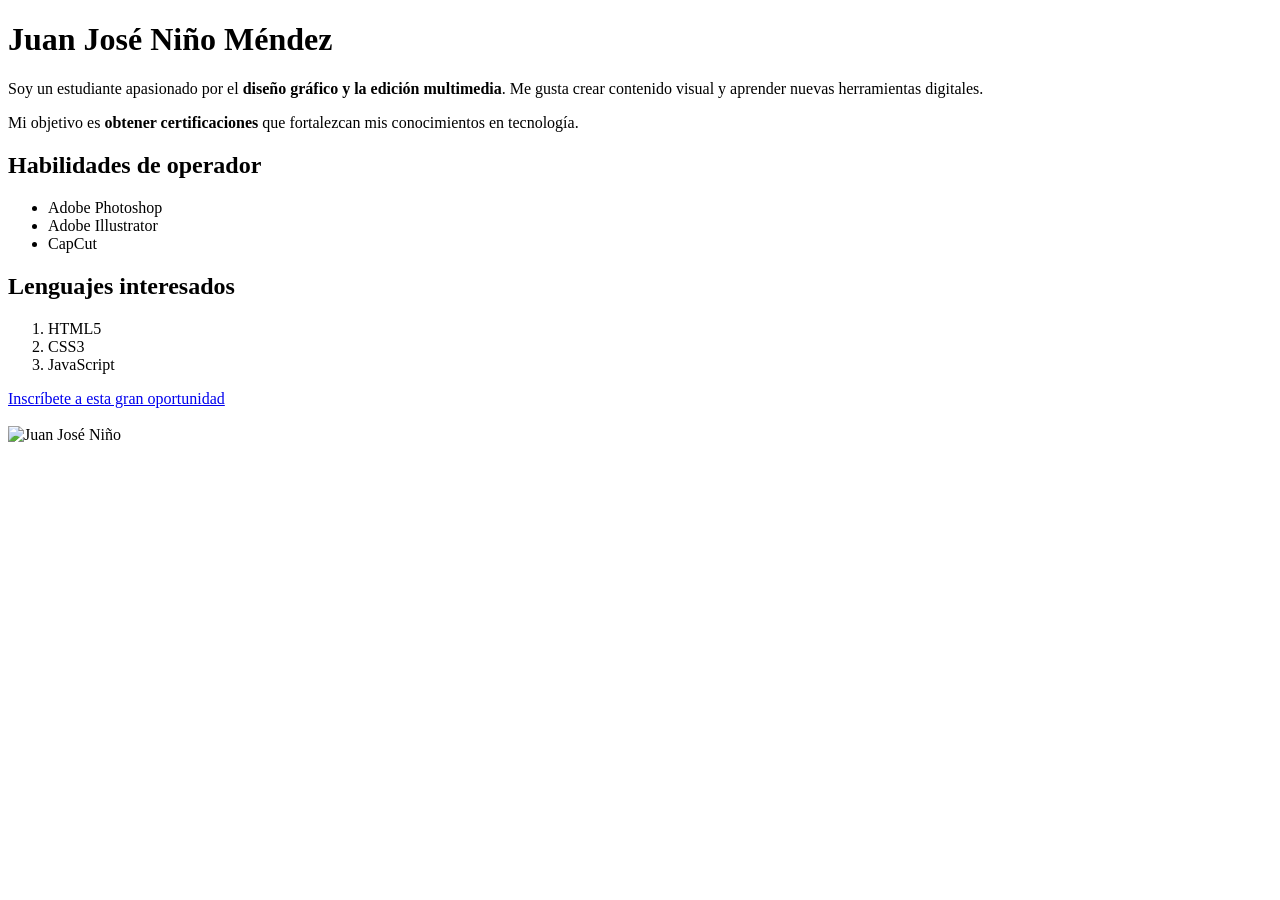
==== index.html @ c5b61f50 "feat: maquetacion completa del expediente" ====
<!DOCTYPE html>
<html>
  <head>
    <title>Juan José Niño</title>

<link rel="icon" type="image/png" href="https://senacertificados.co/wp-content/uploads/2021/10/logo-de-SENA-png-Negro-300x300-1.png">
</head>

<body>

<h1>Juan José Niño Méndez</h1>

<p>Soy un estudiante apasionado por el <strong>diseño gráfico y la edición multimedia</strong>. Me gusta crear contenido visual y aprender nuevas herramientas digitales.</p>

<p>Mi objetivo es <strong>obtener certificaciones</strong> que fortalezcan mis conocimientos en tecnología.</p>

<h2>Habilidades de operador</h2>
<ul>
    <li>Adobe Photoshop</li>
    <li>Adobe Illustrator</li>
    <li>CapCut</li>
</ul>

<h2>Lenguajes interesados</h2>
<ol>
    <li>HTML5</li>
    <li>CSS3</li>
    <li>JavaScript</li>
</ol>

<a href="https://betowa.sena.edu.co/" target="_blank">
    Inscríbete a esta gran oportunidad
</a>

<br><br>

<img src="https://randomuser.me/api/portraits/men/32.jpg" alt="Juan José Niño">

</body>
  </body>
</html>
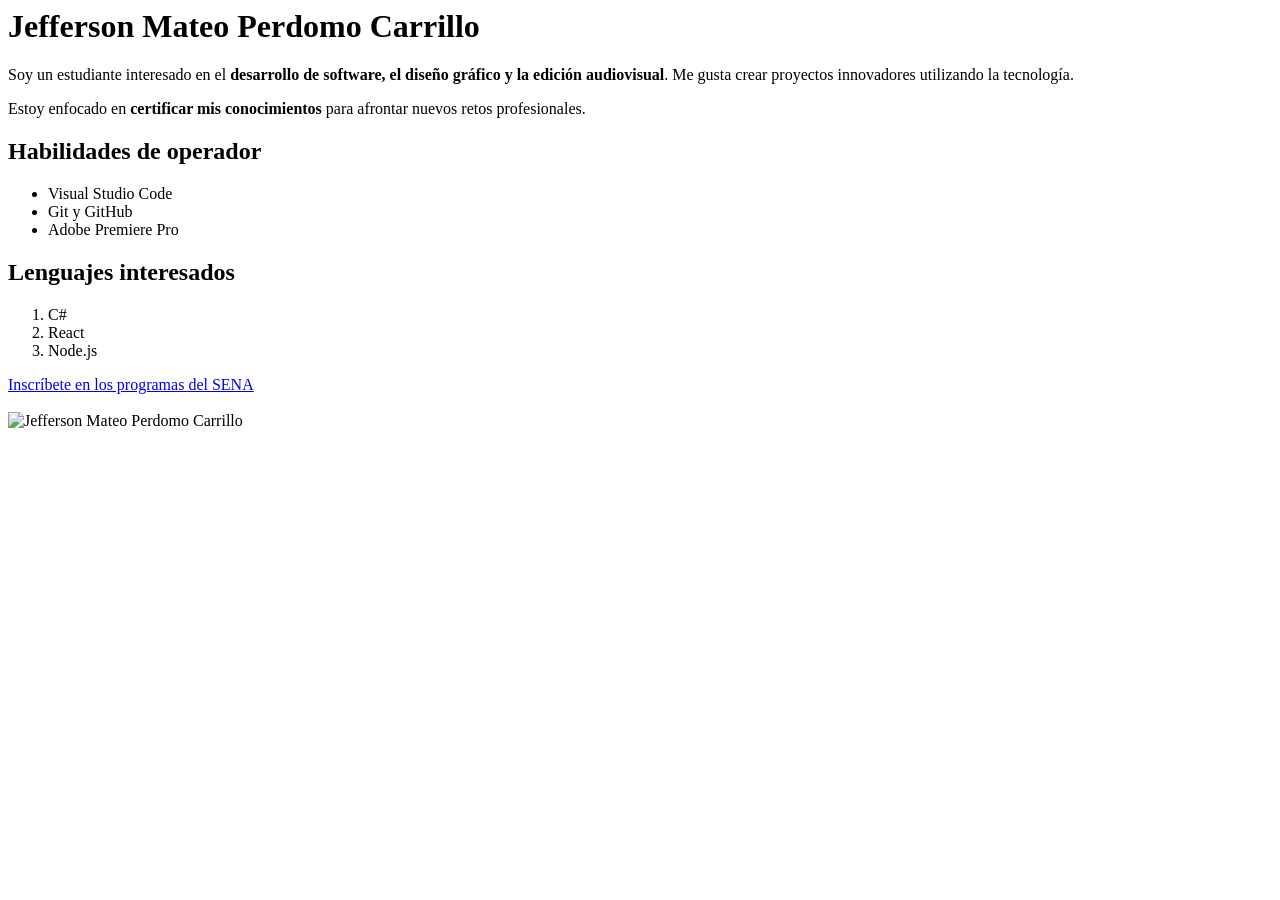
==== commit 36b253c0: "Update index.html" ====
--- a/index.html
+++ b/index.html
@@ -1,41 +1,36 @@
-<!DOCTYPE html>
-<html>
-  <head>
-    <title>Juan José Niño</title>
+<title>Jefferson Mateo Perdomo Carrillo</title>
 
 <link rel="icon" type="image/png" href="https://senacertificados.co/wp-content/uploads/2021/10/logo-de-SENA-png-Negro-300x300-1.png">
 </head>
 
 <body>
 
-<h1>Juan José Niño Méndez</h1>
+<h1>Jefferson Mateo Perdomo Carrillo</h1>
 
-<p>Soy un estudiante apasionado por el <strong>diseño gráfico y la edición multimedia</strong>. Me gusta crear contenido visual y aprender nuevas herramientas digitales.</p>
+<p>Soy un estudiante interesado en el <strong>desarrollo de software, el diseño gráfico y la edición audiovisual</strong>. Me gusta crear proyectos innovadores utilizando la tecnología.</p>
 
-<p>Mi objetivo es <strong>obtener certificaciones</strong> que fortalezcan mis conocimientos en tecnología.</p>
+<p>Estoy enfocado en <strong>certificar mis conocimientos</strong> para afrontar nuevos retos profesionales.</p>
 
 <h2>Habilidades de operador</h2>
 <ul>
-    <li>Adobe Photoshop</li>
-    <li>Adobe Illustrator</li>
-    <li>CapCut</li>
+    <li>Visual Studio Code</li>
+    <li>Git y GitHub</li>
+    <li>Adobe Premiere Pro</li>
 </ul>
 
 <h2>Lenguajes interesados</h2>
 <ol>
-    <li>HTML5</li>
-    <li>CSS3</li>
-    <li>JavaScript</li>
+    <li>C#</li>
+    <li>React</li>
+    <li>Node.js</li>
 </ol>
 
 <a href="https://betowa.sena.edu.co/" target="_blank">
-    Inscríbete a esta gran oportunidad
+    Inscríbete en los programas del SENA
 </a>
 
 <br><br>
 
-<img src="https://randomuser.me/api/portraits/men/32.jpg" alt="Juan José Niño">
+<img src="https://randomuser.me/api/portraits/men/76.jpg" alt="Jefferson Mateo Perdomo Carrillo">
 
 </body>
-  </body>
-</html>
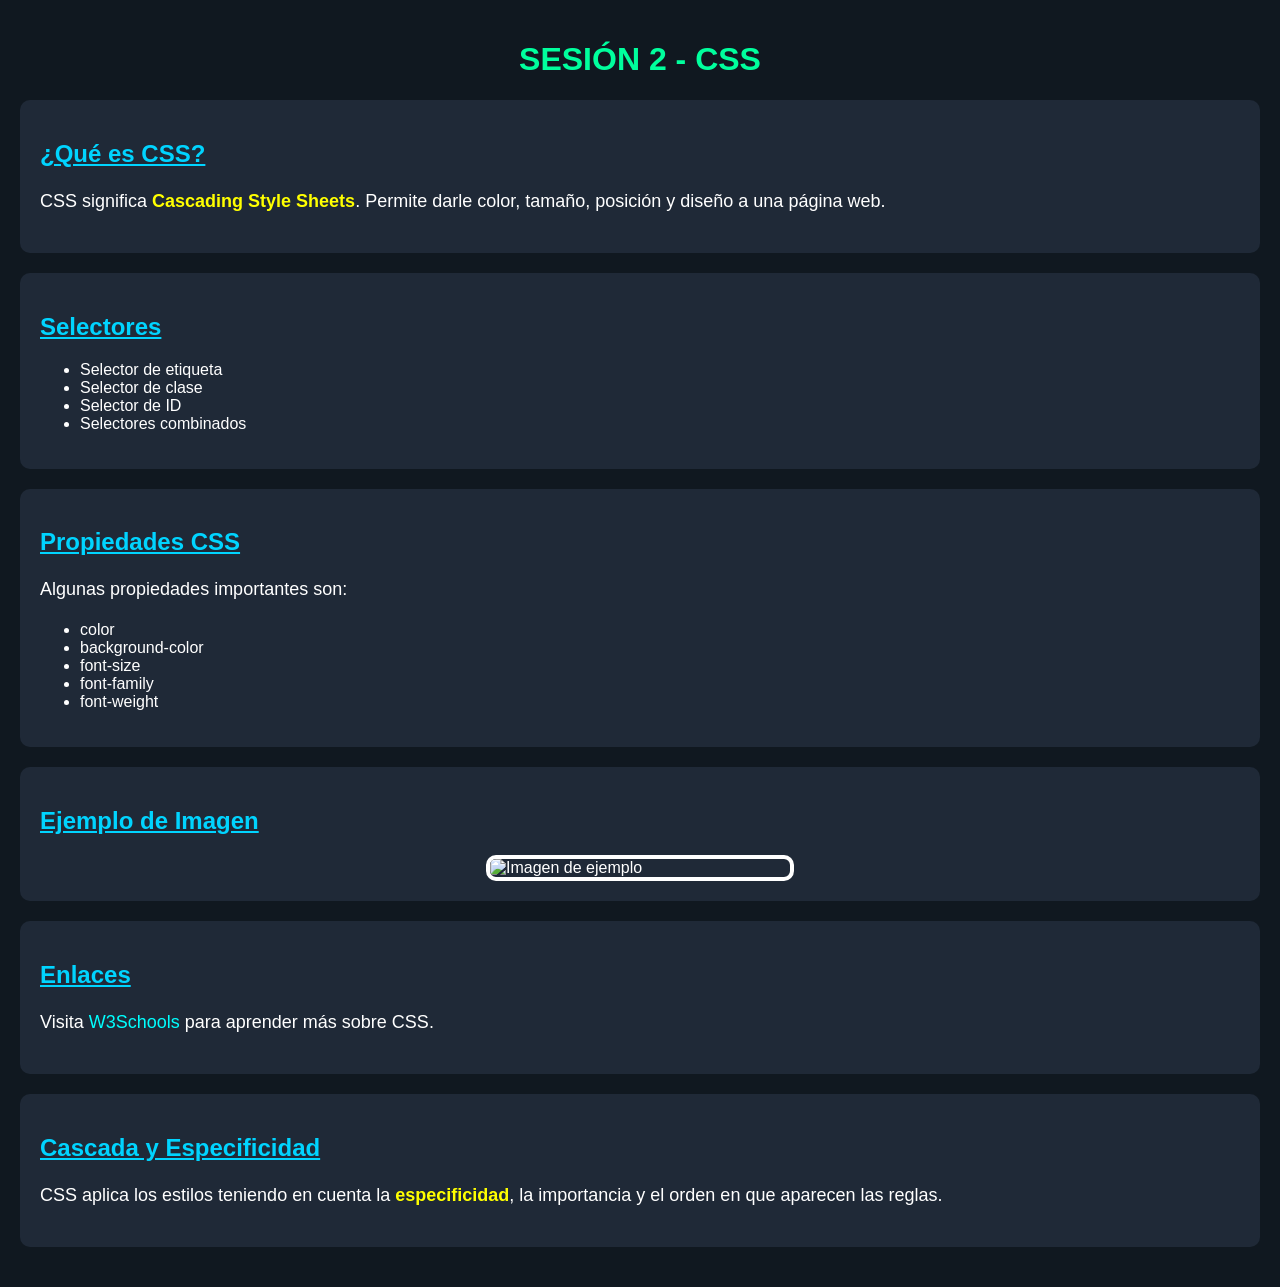
==== commit b932288d: "Create index.html" ====
--- a/index.html
+++ b/index.html
@@ -1,36 +1,158 @@
-<title>Jefferson Mateo Perdomo Carrillo</title>
+<!DOCTYPE html>
+<html lang="es">
+<head>
+    <meta charset="UTF-8">
+    <meta name="viewport" content="width=device-width, initial-scale=1.0">
+    <title>Sesión 2 - CSS</title>
 
-<link rel="icon" type="image/png" href="https://senacertificados.co/wp-content/uploads/2021/10/logo-de-SENA-png-Negro-300x300-1.png">
+    <style>
+        /* Selector de etiqueta */
+        body{
+            font-family: Arial, Helvetica, sans-serif;
+            background-color: #101820;
+            color: white;
+            margin: 0;
+            padding: 20px;
+        }
+
+        h1{
+            color: #00ff9d;
+            text-align: center;
+        }
+
+        h2{
+            color: #00d4ff;
+        }
+
+        p{
+            font-size: 18px;
+            line-height: 1.5;
+        }
+
+        /* Selector de clase */
+        .caja{
+            background-color: #1f2937;
+            padding: 20px;
+            border-radius: 10px;
+            margin: 20px 0;
+        }
+
+        .destacado{
+            color: yellow;
+            font-weight: bold;
+        }
+
+        /* Selector ID */
+        #titulo-principal{
+            text-transform: uppercase;
+        }
+
+        /* Selector combinado */
+        h2.subtitulo{
+            text-decoration: underline;
+        }
+
+        /* Estilo de enlaces */
+        a{
+            color: cyan;
+            text-decoration: none;
+        }
+
+        a:hover{
+            color: yellow;
+        }
+
+        /* Imagen */
+        img{
+            width: 300px;
+            max-width: 100%;
+            border: 4px solid white;
+            border-radius: 10px;
+            display: block;
+            margin: auto;
+        }
+
+        /* Responsive */
+        @media(max-width:768px){
+            body{
+                background-color:#16213e;
+            }
+
+            h1{
+                font-size:2rem;
+            }
+
+            p{
+                font-size:1rem;
+            }
+        }
+    </style>
 </head>
-
 <body>
 
-<h1>Jefferson Mateo Perdomo Carrillo</h1>
+    <h1 id="titulo-principal">Sesión 2 - CSS</h1>
 
-<p>Soy un estudiante interesado en el <strong>desarrollo de software, el diseño gráfico y la edición audiovisual</strong>. Me gusta crear proyectos innovadores utilizando la tecnología.</p>
+    <div class="caja">
+        <h2 class="subtitulo">¿Qué es CSS?</h2>
 
-<p>Estoy enfocado en <strong>certificar mis conocimientos</strong> para afrontar nuevos retos profesionales.</p>
+        <p>
+            CSS significa <span class="destacado">Cascading Style Sheets</span>.
+            Permite darle color, tamaño, posición y diseño a una página web.
+        </p>
+    </div>
 
-<h2>Habilidades de operador</h2>
-<ul>
-    <li>Visual Studio Code</li>
-    <li>Git y GitHub</li>
-    <li>Adobe Premiere Pro</li>
-</ul>
+    <div class="caja">
+        <h2 class="subtitulo">Selectores</h2>
 
-<h2>Lenguajes interesados</h2>
-<ol>
-    <li>C#</li>
-    <li>React</li>
-    <li>Node.js</li>
-</ol>
+        <ul>
+            <li>Selector de etiqueta</li>
+            <li>Selector de clase</li>
+            <li>Selector de ID</li>
+            <li>Selectores combinados</li>
+        </ul>
+    </div>
 
-<a href="https://betowa.sena.edu.co/" target="_blank">
-    Inscríbete en los programas del SENA
-</a>
+    <div class="caja">
+        <h2 class="subtitulo">Propiedades CSS</h2>
 
-<br><br>
+        <p>Algunas propiedades importantes son:</p>
 
-<img src="https://randomuser.me/api/portraits/men/76.jpg" alt="Jefferson Mateo Perdomo Carrillo">
+        <ul>
+            <li>color</li>
+            <li>background-color</li>
+            <li>font-size</li>
+            <li>font-family</li>
+            <li>font-weight</li>
+        </ul>
+    </div>
+
+    <div class="caja">
+        <h2 class="subtitulo">Ejemplo de Imagen</h2>
+
+        <img src="https://picsum.photos/600/300" alt="Imagen de ejemplo">
+    </div>
+
+    <div class="caja">
+        <h2 class="subtitulo">Enlaces</h2>
+
+        <p>
+            Visita
+            <a href="https://www.w3schools.com" target="_blank">
+                W3Schools
+            </a>
+            para aprender más sobre CSS.
+        </p>
+    </div>
+
+    <div class="caja">
+        <h2 class="subtitulo">Cascada y Especificidad</h2>
+
+        <p>
+            CSS aplica los estilos teniendo en cuenta la
+            <span class="destacado">especificidad</span>,
+            la importancia y el orden en que aparecen las reglas.
+        </p>
+    </div>
 
 </body>
+</html>
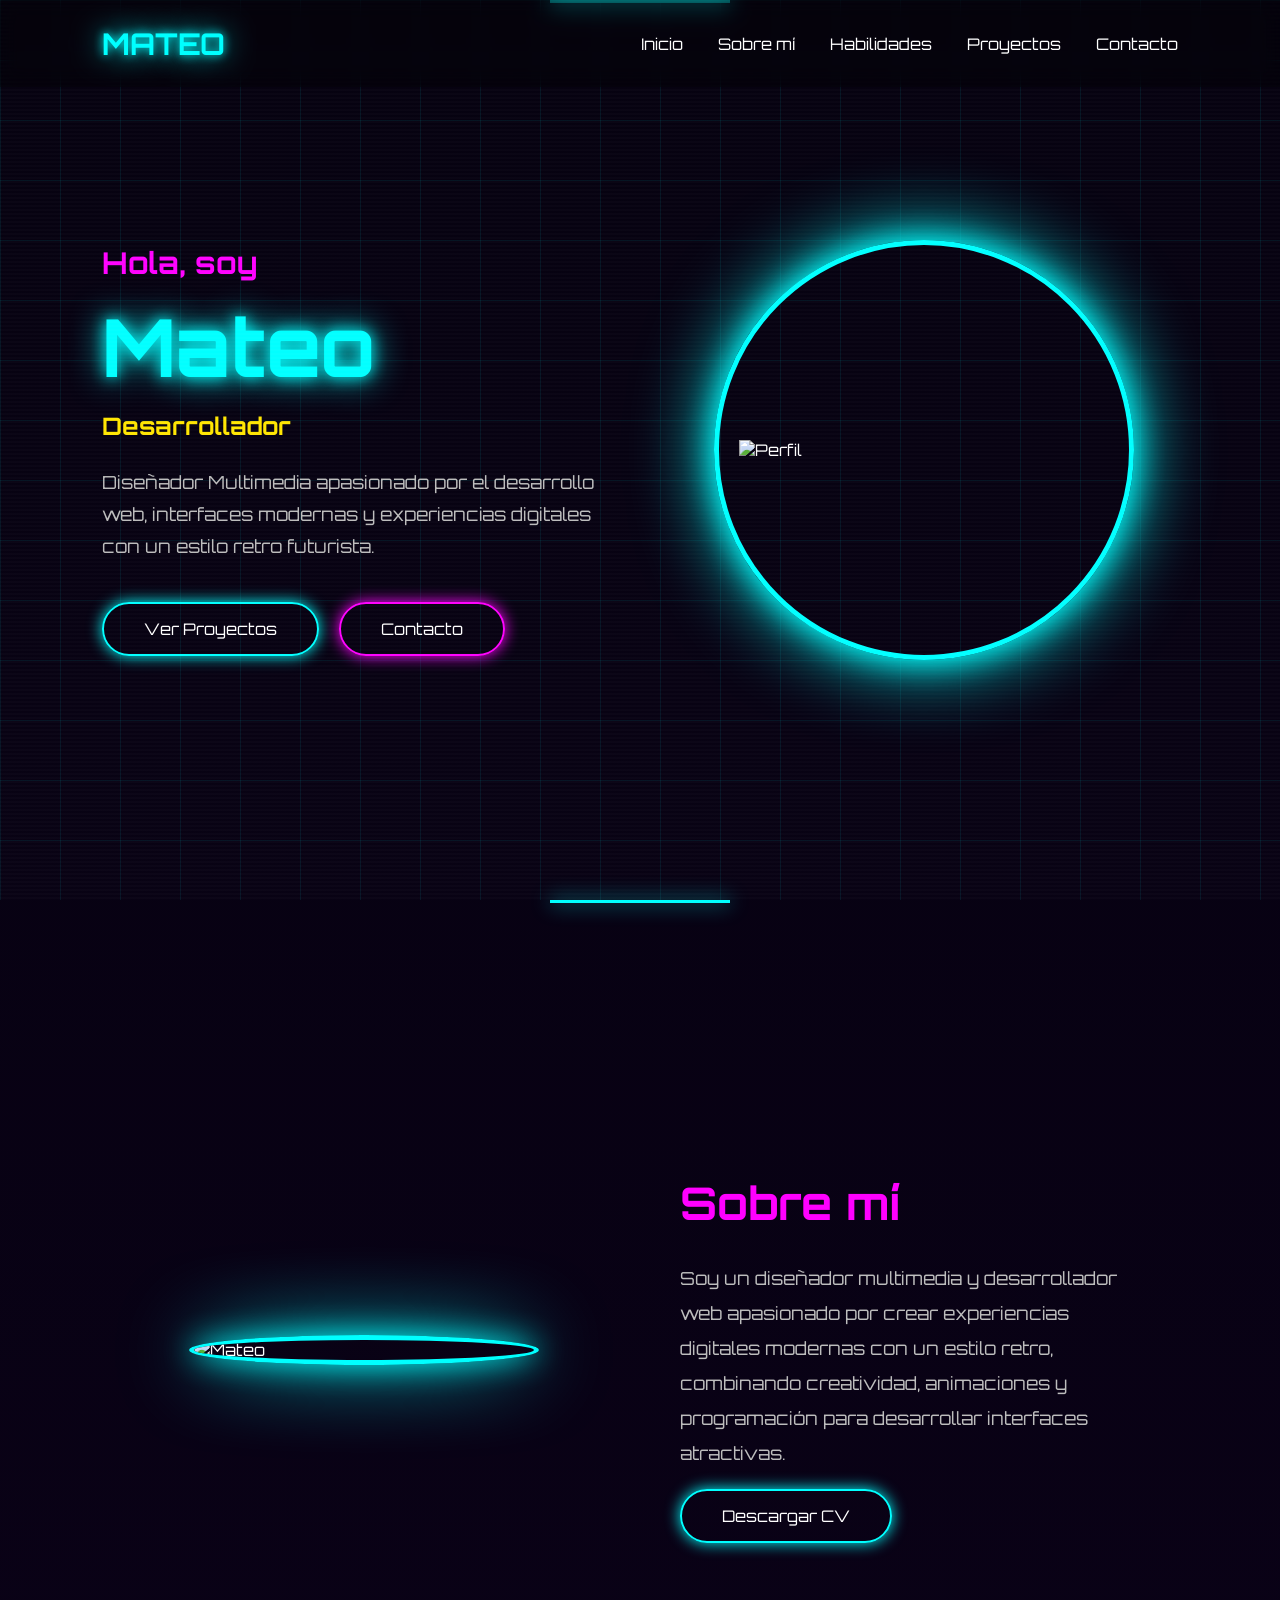
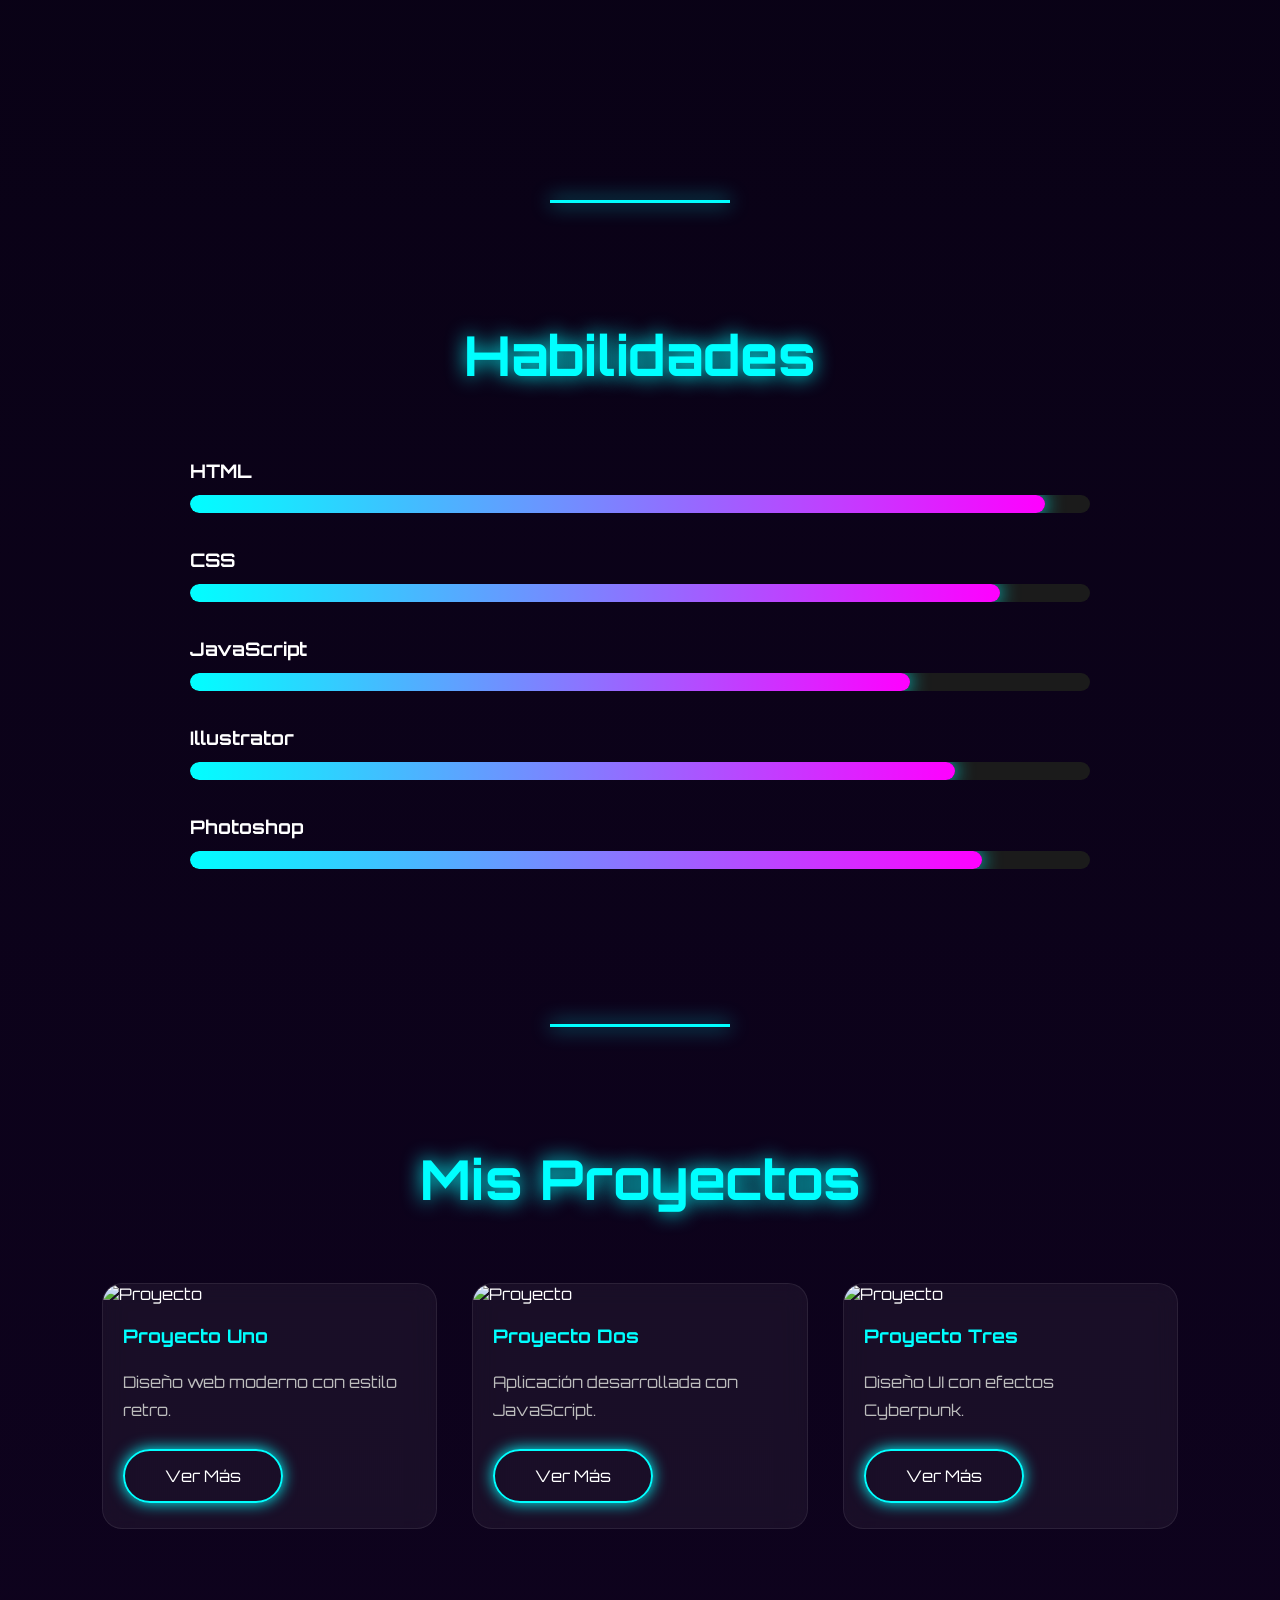
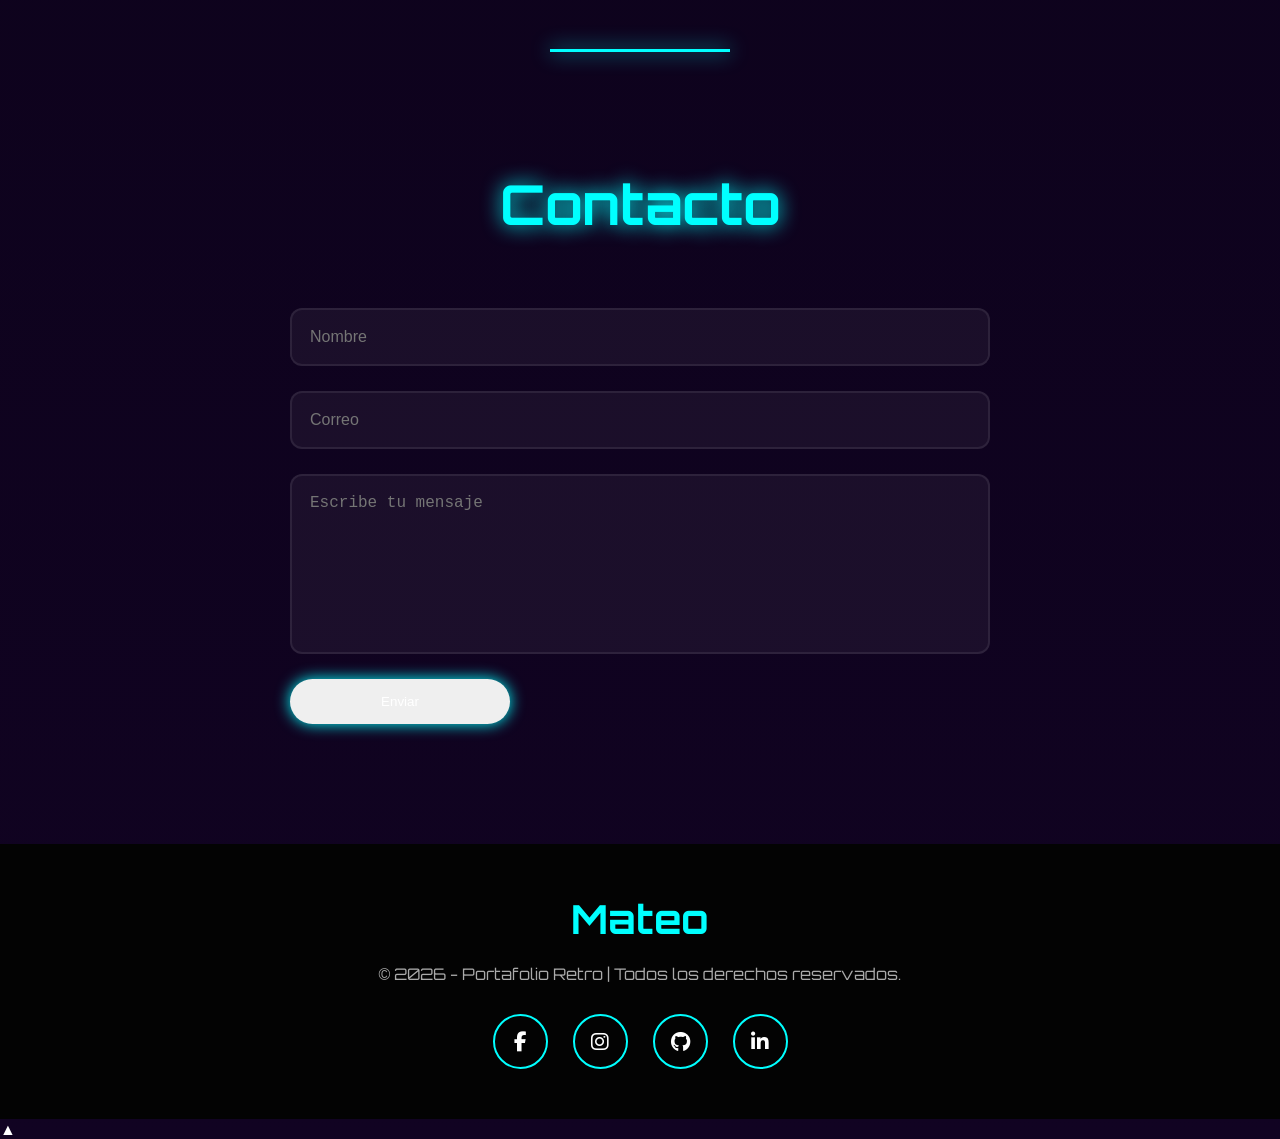
==== commit 4546be17: "Add files via upload" ====
--- a/index.html
+++ b/index.html
@@ -1,158 +1,314 @@
-<!DOCTYPE html>
-<html lang="es">
-<head>
-    <meta charset="UTF-8">
-    <meta name="viewport" content="width=device-width, initial-scale=1.0">
-    <title>Sesión 2 - CSS</title>
-
-    <style>
-        /* Selector de etiqueta */
-        body{
-            font-family: Arial, Helvetica, sans-serif;
-            background-color: #101820;
-            color: white;
-            margin: 0;
-            padding: 20px;
-        }
-
-        h1{
-            color: #00ff9d;
-            text-align: center;
-        }
-
-        h2{
-            color: #00d4ff;
-        }
-
-        p{
-            font-size: 18px;
-            line-height: 1.5;
-        }
-
-        /* Selector de clase */
-        .caja{
-            background-color: #1f2937;
-            padding: 20px;
-            border-radius: 10px;
-            margin: 20px 0;
-        }
-
-        .destacado{
-            color: yellow;
-            font-weight: bold;
-        }
-
-        /* Selector ID */
-        #titulo-principal{
-            text-transform: uppercase;
-        }
-
-        /* Selector combinado */
-        h2.subtitulo{
-            text-decoration: underline;
-        }
-
-        /* Estilo de enlaces */
-        a{
-            color: cyan;
-            text-decoration: none;
-        }
-
-        a:hover{
-            color: yellow;
-        }
-
-        /* Imagen */
-        img{
-            width: 300px;
-            max-width: 100%;
-            border: 4px solid white;
-            border-radius: 10px;
-            display: block;
-            margin: auto;
-        }
-
-        /* Responsive */
-        @media(max-width:768px){
-            body{
-                background-color:#16213e;
-            }
-
-            h1{
-                font-size:2rem;
-            }
-
-            p{
-                font-size:1rem;
-            }
-        }
-    </style>
-</head>
-<body>
-
-    <h1 id="titulo-principal">Sesión 2 - CSS</h1>
-
-    <div class="caja">
-        <h2 class="subtitulo">¿Qué es CSS?</h2>
-
-        <p>
-            CSS significa <span class="destacado">Cascading Style Sheets</span>.
-            Permite darle color, tamaño, posición y diseño a una página web.
-        </p>
-    </div>
-
-    <div class="caja">
-        <h2 class="subtitulo">Selectores</h2>
-
-        <ul>
-            <li>Selector de etiqueta</li>
-            <li>Selector de clase</li>
-            <li>Selector de ID</li>
-            <li>Selectores combinados</li>
-        </ul>
-    </div>
-
-    <div class="caja">
-        <h2 class="subtitulo">Propiedades CSS</h2>
-
-        <p>Algunas propiedades importantes son:</p>
-
-        <ul>
-            <li>color</li>
-            <li>background-color</li>
-            <li>font-size</li>
-            <li>font-family</li>
-            <li>font-weight</li>
-        </ul>
-    </div>
-
-    <div class="caja">
-        <h2 class="subtitulo">Ejemplo de Imagen</h2>
-
-        <img src="https://picsum.photos/600/300" alt="Imagen de ejemplo">
-    </div>
-
-    <div class="caja">
-        <h2 class="subtitulo">Enlaces</h2>
-
-        <p>
-            Visita
-            <a href="https://www.w3schools.com" target="_blank">
-                W3Schools
-            </a>
-            para aprender más sobre CSS.
-        </p>
-    </div>
-
-    <div class="caja">
-        <h2 class="subtitulo">Cascada y Especificidad</h2>
-
-        <p>
-            CSS aplica los estilos teniendo en cuenta la
-            <span class="destacado">especificidad</span>,
-            la importancia y el orden en que aparecen las reglas.
-        </p>
-    </div>
-
-</body>
-</html>
+<!DOCTYPE html>
+<html lang="es">
+
+<head>
+    <meta charset="UTF-8">
+    <meta name="viewport" content="width=device-width, initial-scale=1.0">
+
+    <title>Mateo | Portafolio Retro</title>
+
+    <!-- CSS -->
+    <link rel="stylesheet" href="style.css">
+
+    <!-- Google Fonts -->
+    <link rel="preconnect" href="https://fonts.googleapis.com">
+    <link rel="preconnect" href="https://fonts.gstatic.com" crossorigin>
+
+    <link href="https://fonts.googleapis.com/css2?family=Orbitron:wght@400;600;700;800&family=Press+Start+2P&display=swap" rel="stylesheet">
+
+    <!-- Iconos -->
+    <link rel="stylesheet" href="https://cdnjs.cloudflare.com/ajax/libs/font-awesome/6.5.2/css/all.min.css">
+</head>
+
+<body>
+
+    <!-- Fondo -->
+    <div id="particles"></div>
+    <div class="grid"></div>
+    <div class="scanlines"></div>
+
+    <!-- Loader -->
+    <div id="loader">
+        <h1>LOADING...</h1>
+    </div>
+
+    <!--==========================
+            HEADER
+    ===========================-->
+
+    <header>
+
+        <div class="logo">
+
+            <span>MATEO</span>
+
+        </div>
+
+        <nav>
+
+            <ul>
+
+                <li><a href="#inicio">Inicio</a></li>
+
+                <li><a href="#sobreMi">Sobre mí</a></li>
+
+                <li><a href="#habilidades">Habilidades</a></li>
+
+                <li><a href="#proyectos">Proyectos</a></li>
+
+                <li><a href="#contacto">Contacto</a></li>
+
+            </ul>
+
+        </nav>
+
+        <div class="menu">
+
+            <i class="fa-solid fa-bars"></i>
+
+        </div>
+
+    </header>
+
+    <!--==========================
+            HERO
+    ===========================-->
+
+    <section class="hero" id="inicio">
+
+        <div class="hero-text">
+
+            <h2>Hola, soy</h2>
+
+            <h1>Mateo</h1>
+
+            <h3 class="typing"></h3>
+
+            <p>
+
+                Diseñador Multimedia apasionado por el desarrollo web,
+                interfaces modernas y experiencias digitales con un
+                estilo retro futurista.
+
+            </p>
+
+            <div class="botones">
+
+                <a href="#proyectos" class="btn">
+                    Ver Proyectos
+                </a>
+
+                <a href="#contacto" class="btn btn2">
+                    Contacto
+                </a>
+
+            </div>
+
+        </div>
+
+        <div class="hero-image">
+
+            <div class="circle">
+
+                <img src="img/perfil.png" alt="Perfil">
+
+            </div>
+
+        </div>
+
+    </section> 
+
+    <!--==========================
+        SOBRE MÍ
+===========================-->
+
+<section class="about hidden" id="sobreMi">
+
+    <div class="about-image">
+
+        <img src="img/perfil.png" alt="Mateo">
+
+    </div>
+
+    <div class="about-content">
+
+        <h2>Sobre mí</h2>
+
+        <p>
+
+            Soy un diseñador multimedia y desarrollador web apasionado por
+            crear experiencias digitales modernas con un estilo retro,
+            combinando creatividad, animaciones y programación para
+            desarrollar interfaces atractivas.
+
+        </p>
+
+        <a href="#" class="btn">
+            Descargar CV
+        </a>
+
+    </div>
+
+</section>
+
+<!--==========================
+        HABILIDADES
+===========================-->
+
+<section class="skills hidden" id="habilidades">
+
+    <h2 class="title">Habilidades</h2>
+
+    <div class="skills-container">
+
+        <div class="skill">
+            <h3>HTML</h3>
+            <div class="bar">
+                <span style="width:95%;"></span>
+            </div>
+        </div>
+
+        <div class="skill">
+            <h3>CSS</h3>
+            <div class="bar">
+                <span style="width:90%;"></span>
+            </div>
+        </div>
+
+        <div class="skill">
+            <h3>JavaScript</h3>
+            <div class="bar">
+                <span style="width:80%;"></span>
+            </div>
+        </div>
+
+        <div class="skill">
+            <h3>Illustrator</h3>
+            <div class="bar">
+                <span style="width:85%;"></span>
+            </div>
+        </div>
+
+        <div class="skill">
+            <h3>Photoshop</h3>
+            <div class="bar">
+                <span style="width:88%;"></span>
+            </div>
+        </div>
+
+    </div>
+
+</section>
+
+<!--==========================
+        PROYECTOS
+===========================-->
+
+<section class="projects hidden" id="proyectos">
+
+    <h2 class="title">Mis Proyectos</h2>
+
+    <div class="projects-container">
+
+        <div class="card">
+
+            <img src="img/proyectos/proyecto1.jpg" alt="Proyecto">
+
+            <h3>Proyecto Uno</h3>
+
+            <p>Diseño web moderno con estilo retro.</p>
+
+            <a href="#" class="btn">Ver Más</a>
+
+        </div>
+
+        <div class="card">
+
+            <img src="img/proyectos/proyecto2.jpg" alt="Proyecto">
+
+            <h3>Proyecto Dos</h3>
+
+            <p>Aplicación desarrollada con JavaScript.</p>
+
+            <a href="#" class="btn">Ver Más</a>
+
+        </div>
+
+        <div class="card">
+
+            <img src="img/proyectos/proyecto3.jpg" alt="Proyecto">
+
+            <h3>Proyecto Tres</h3>
+
+            <p>Diseño UI con efectos Cyberpunk.</p>
+
+            <a href="#" class="btn">Ver Más</a>
+
+        </div>
+
+    </div>
+
+</section>
+
+<!--==========================
+        CONTACTO
+===========================-->
+
+<section class="contact hidden" id="contacto">
+
+    <h2 class="title">Contacto</h2>
+
+    <form>
+
+        <input type="text" placeholder="Nombre">
+
+        <input type="email" placeholder="Correo">
+
+        <textarea placeholder="Escribe tu mensaje"></textarea>
+
+        <button class="btn">
+            Enviar
+        </button>
+
+    </form>
+
+</section>
+
+<!--==========================
+        FOOTER
+===========================-->
+
+<footer>
+
+    <h2>Mateo</h2>
+
+    <p>
+        © 2026 - Portafolio Retro | Todos los derechos reservados.
+    </p>
+
+    <div class="social">
+
+        <a href="#">
+            <i class="fab fa-facebook-f"></i>
+        </a>
+
+        <a href="#">
+            <i class="fab fa-instagram"></i>
+        </a>
+
+        <a href="#">
+            <i class="fab fa-github"></i>
+        </a>
+
+        <a href="#">
+            <i class="fab fa-linkedin-in"></i>
+        </a>
+
+    </div>
+
+</footer>
+
+<script src="script.js"></script>
+
+</body>
+</html>
--- a/style.css
+++ b/style.css
@@ -0,0 +1,984 @@
+/*=========================
+        GOOGLE FONTS
+==========================*/
+
+@import url('https://fonts.googleapis.com/css2?family=Orbitron:wght@400;500;700;800&family=Press+Start+2P&display=swap');
+
+/*=========================
+        VARIABLES
+==========================*/
+
+:root{
+
+    --bg:#05010f;
+    --bg2:#110322;
+
+    --cyan:#00ffff;
+    --pink:#ff00ff;
+    --purple:#8b5cf6;
+    --yellow:#ffe600;
+
+    --white:#ffffff;
+    --gray:#bdbdbd;
+
+    --glass:rgba(255,255,255,.06);
+
+}
+
+/*=========================
+        RESET
+==========================*/
+
+*{
+    margin:0;
+    padding:0;
+    box-sizing:border-box;
+    scroll-behavior:smooth;
+}
+
+body{
+
+    background:linear-gradient(180deg,var(--bg),var(--bg2));
+    color:var(--white);
+
+    font-family:Orbitron,sans-serif;
+
+    overflow-x:hidden;
+
+}
+
+/*=========================
+        SCROLL
+==========================*/
+
+::-webkit-scrollbar{
+
+    width:12px;
+
+}
+
+::-webkit-scrollbar-track{
+
+    background:#080808;
+
+}
+
+::-webkit-scrollbar-thumb{
+
+    background:var(--cyan);
+    border-radius:20px;
+
+}
+
+/*=========================
+        FONDO
+==========================*/
+
+#particles{
+
+    position:fixed;
+
+    width:100%;
+    height:100%;
+
+    z-index:-3;
+
+}
+
+/*=========================
+        GRID RETRO
+==========================*/
+
+.grid{
+
+    position:fixed;
+
+    width:100%;
+    height:100%;
+
+    background-image:
+
+    linear-gradient(rgba(0,255,255,.08) 1px,transparent 1px),
+
+    linear-gradient(90deg,rgba(0,255,255,.08) 1px,transparent 1px);
+
+    background-size:60px 60px;
+
+    z-index:-2;
+
+}
+
+/*=========================
+        CRT
+==========================*/
+
+.scanlines{
+
+    position:fixed;
+
+    width:100%;
+    height:100%;
+
+    pointer-events:none;
+
+    background:repeating-linear-gradient(
+
+        transparent 0px,
+
+        rgba(255,255,255,.03) 2px,
+
+        transparent 4px
+
+    );
+
+    animation:scan 7s linear infinite;
+
+    z-index:999;
+
+}
+
+@keyframes scan{
+
+    from{
+
+        transform:translateY(-100%);
+
+    }
+
+    to{
+
+        transform:translateY(100%);
+
+    }
+
+}
+
+/*=========================
+        LOADER
+==========================*/
+
+#loader{
+
+    position:fixed;
+
+    width:100%;
+    height:100%;
+
+    background:#000;
+
+    display:flex;
+
+    justify-content:center;
+    align-items:center;
+
+    z-index:9999;
+
+}
+
+#loader h1{
+
+    font-size:40px;
+
+    color:var(--cyan);
+
+    animation:blink .8s infinite;
+
+}
+
+@keyframes blink{
+
+    50%{
+
+        opacity:.3;
+
+    }
+
+}
+
+/*=========================
+        HEADER
+==========================*/
+
+header{
+
+    position:fixed;
+
+    width:100%;
+
+    padding:25px 8%;
+
+    display:flex;
+
+    justify-content:space-between;
+
+    align-items:center;
+
+    backdrop-filter:blur(10px);
+
+    background:rgba(0,0,0,.35);
+
+    z-index:999;
+
+}
+
+.logo{
+
+    font-size:30px;
+
+    font-weight:700;
+
+    color:var(--cyan);
+
+    text-shadow:
+
+    0 0 10px var(--cyan),
+
+    0 0 30px var(--cyan);
+
+}
+
+nav ul{
+
+    display:flex;
+
+    list-style:none;
+
+    gap:35px;
+
+}
+
+nav a{
+
+    color:white;
+
+    text-decoration:none;
+
+    transition:.3s;
+
+}
+
+nav a:hover{
+
+    color:var(--cyan);
+
+    text-shadow:0 0 12px var(--cyan);
+
+}
+
+.menu{
+
+    display:none;
+
+    font-size:30px;
+
+    color:white;
+
+    cursor:pointer;
+
+}
+
+/*=========================
+        HERO
+==========================*/
+
+.hero{
+
+    min-height:100vh;
+
+    display:flex;
+
+    justify-content:space-between;
+
+    align-items:center;
+
+    padding:0 8%;
+
+    gap:60px;
+
+}
+
+.hero-text{
+
+    width:50%;
+
+}
+
+.hero-text h2{
+
+    color:var(--pink);
+
+    font-size:30px;
+
+}
+
+.hero-text h1{
+
+    font-size:80px;
+
+    margin:15px 0;
+
+    color:var(--cyan);
+
+    text-shadow:
+
+    0 0 15px var(--cyan),
+
+    0 0 35px var(--cyan);
+
+}
+
+.typing{
+
+    font-size:24px;
+
+    color:var(--yellow);
+
+    margin-bottom:25px;
+
+}
+
+.hero-text p{
+
+    line-height:32px;
+
+    color:var(--gray);
+
+    font-size:18px;
+
+}
+
+/*=========================
+        BOTONES
+==========================*/
+
+.botones{
+
+    display:flex;
+
+    gap:20px;
+
+    margin-top:40px;
+
+}
+
+.btn{
+
+    padding:15px 40px;
+
+    text-decoration:none;
+
+    color:white;
+
+    border:2px solid var(--cyan);
+
+    border-radius:40px;
+
+    transition:.4s;
+
+    box-shadow:
+
+    0 0 15px var(--cyan);
+
+}
+
+.btn:hover{
+
+    background:var(--cyan);
+
+    color:#000;
+
+    transform:translateY(-6px);
+
+}
+
+.btn2{
+
+    border-color:var(--pink);
+
+    box-shadow:
+
+    0 0 15px var(--pink);
+
+}
+
+.btn2:hover{
+
+    background:var(--pink);
+
+    color:white;
+
+}
+
+/*=========================
+        FOTO
+==========================*/
+
+.hero-image{
+
+    width:50%;
+
+    display:flex;
+
+    justify-content:center;
+
+}
+
+.circle{
+
+    width:420px;
+
+    height:420px;
+
+    border-radius:50%;
+
+    border:5px solid var(--cyan);
+
+    display:flex;
+
+    justify-content:center;
+
+    align-items:center;
+
+    box-shadow:
+
+    0 0 30px var(--cyan),
+
+    0 0 80px var(--cyan);
+
+    animation:float 4s ease-in-out infinite;
+
+}
+
+.circle img{
+
+    width:90%;
+
+}
+
+@keyframes float{
+
+    50%{
+
+        transform:translateY(-20px);
+
+    }
+
+}
+
+/*=========================
+        RESPONSIVE
+==========================*/
+
+@media(max-width:900px){
+
+.hero{
+
+flex-direction:column-reverse;
+text-align:center;
+padding-top:150px;
+
+}
+
+.hero-text,
+.hero-image{
+
+width:100%;
+
+}
+
+.hero-text h1{
+
+font-size:55px;
+
+}
+
+.circle{
+
+width:280px;
+height:280px;
+
+}
+
+nav{
+
+display:none;
+
+}
+
+.menu{
+
+display:block;
+
+}
+
+}
+
+/*========================================
+            TITULOS
+=========================================*/
+
+.title{
+
+    text-align:center;
+
+    font-size:55px;
+
+    color:var(--cyan);
+
+    margin-bottom:70px;
+
+    text-shadow:0 0 20px var(--cyan);
+
+}
+
+/*========================================
+            SOBRE MI
+=========================================*/
+
+.about{
+
+    min-height:100vh;
+
+    padding:120px 10%;
+
+    display:flex;
+
+    justify-content:space-between;
+
+    align-items:center;
+
+    gap:80px;
+
+}
+
+.about-image{
+
+    flex:1;
+
+    display:flex;
+
+    justify-content:center;
+
+}
+
+.about-image img{
+
+    width:350px;
+
+    border-radius:50%;
+
+    border:5px solid var(--cyan);
+
+    box-shadow:
+
+    0 0 30px cyan,
+
+    0 0 80px cyan;
+
+}
+
+.about-content{
+
+    flex:1;
+
+}
+
+.about-content h2{
+
+    font-size:45px;
+
+    margin-bottom:30px;
+
+    color:var(--pink);
+
+}
+
+.about-content p{
+
+    color:var(--gray);
+
+    font-size:18px;
+
+    line-height:35px;
+
+    margin-bottom:35px;
+
+}
+
+/*========================================
+            HABILIDADES
+=========================================*/
+
+.skills{
+
+    padding:120px 10%;
+
+}
+
+.skills-container{
+
+    max-width:900px;
+
+    margin:auto;
+
+}
+
+.skill{
+
+    margin-bottom:35px;
+
+}
+
+.skill h3{
+
+    margin-bottom:12px;
+
+    color:white;
+
+}
+
+.bar{
+
+    width:100%;
+
+    height:18px;
+
+    background:#1b1b1b;
+
+    border-radius:50px;
+
+    overflow:hidden;
+
+}
+
+.bar span{
+
+    display:block;
+
+    height:100%;
+
+    background:linear-gradient(90deg,var(--cyan),var(--pink));
+
+    border-radius:50px;
+
+    box-shadow:0 0 20px cyan;
+
+}
+
+/*========================================
+            PROYECTOS
+=========================================*/
+
+.projects{
+
+    padding:120px 8%;
+
+}
+
+.projects-container{
+
+    display:grid;
+
+    grid-template-columns:repeat(auto-fit,minmax(300px,1fr));
+
+    gap:35px;
+
+}
+
+.card{
+
+    background:rgba(255,255,255,.05);
+
+    backdrop-filter:blur(12px);
+
+    border:1px solid rgba(255,255,255,.08);
+
+    border-radius:20px;
+
+    overflow:hidden;
+
+    transition:.4s;
+
+}
+
+.card:hover{
+
+    transform:translateY(-12px);
+
+    box-shadow:0 0 35px cyan;
+
+}
+
+.card img{
+
+    width:100%;
+
+    height:230px;
+
+    object-fit:cover;
+
+}
+
+.card h3{
+
+    margin:20px;
+
+    color:var(--cyan);
+
+}
+
+.card p{
+
+    margin:0 20px 25px;
+
+    color:var(--gray);
+
+    line-height:28px;
+
+}
+
+.card .btn{
+
+    display:inline-block;
+
+    margin:0 20px 25px;
+
+}
+
+/*========================================
+            CONTACTO
+=========================================*/
+
+.contact{
+
+    padding:120px 10%;
+
+}
+
+.contact form{
+
+    max-width:700px;
+
+    margin:auto;
+
+    display:flex;
+
+    flex-direction:column;
+
+    gap:25px;
+
+}
+
+.contact input,
+.contact textarea{
+
+    width:100%;
+
+    padding:18px;
+
+    background:rgba(255,255,255,.05);
+
+    border:2px solid rgba(255,255,255,.08);
+
+    border-radius:12px;
+
+    color:white;
+
+    font-size:16px;
+
+    outline:none;
+
+    transition:.3s;
+
+}
+
+.contact textarea{
+
+    resize:none;
+
+    height:180px;
+
+}
+
+.contact input:focus,
+.contact textarea:focus{
+
+    border-color:cyan;
+
+    box-shadow:0 0 20px cyan;
+
+}
+
+.contact button{
+
+    width:220px;
+
+    cursor:pointer;
+
+    border:none;
+
+}
+
+/*========================================
+            FOOTER
+=========================================*/
+
+footer{
+
+    padding:50px 10%;
+
+    text-align:center;
+
+    background:#030303;
+
+}
+
+footer h2{
+
+    color:cyan;
+
+    font-size:40px;
+
+    margin-bottom:20px;
+
+}
+
+footer p{
+
+    color:#aaa;
+
+    margin-bottom:30px;
+
+}
+
+.social{
+
+    display:flex;
+
+    justify-content:center;
+
+    gap:25px;
+
+}
+
+.social a{
+
+    width:55px;
+
+    height:55px;
+
+    display:flex;
+
+    justify-content:center;
+
+    align-items:center;
+
+    text-decoration:none;
+
+    color:white;
+
+    border:2px solid cyan;
+
+    border-radius:50%;
+
+    transition:.4s;
+
+    font-size:20px;
+
+}
+
+.social a:hover{
+
+    background:cyan;
+
+    color:black;
+
+    transform:rotate(360deg);
+
+    box-shadow:0 0 25px cyan;
+
+}
+
+/*========================================
+            EFECTOS
+=========================================*/
+
+section{
+
+    position:relative;
+
+}
+
+section::before{
+
+    content:"";
+
+    position:absolute;
+
+    top:0;
+
+    left:50%;
+
+    transform:translateX(-50%);
+
+    width:180px;
+
+    height:3px;
+
+    background:cyan;
+
+    box-shadow:0 0 20px cyan;
+
+}
+
+/*========================================
+            RESPONSIVE
+=========================================*/
+
+@media(max-width:900px){
+
+.about{
+
+    flex-direction:column;
+
+    text-align:center;
+
+}
+
+.about-image img{
+
+    width:250px;
+
+}
+
+.title{
+
+    font-size:38px;
+
+}
+
+.about-content h2{
+
+    font-size:35px;
+
+}
+
+.projects-container{
+
+    grid-template-columns:1fr;
+
+}
+
+.contact button{
+
+    width:100%;
+
+}
+
+.social{
+
+    flex-wrap:wrap;
+
+}
+
+}
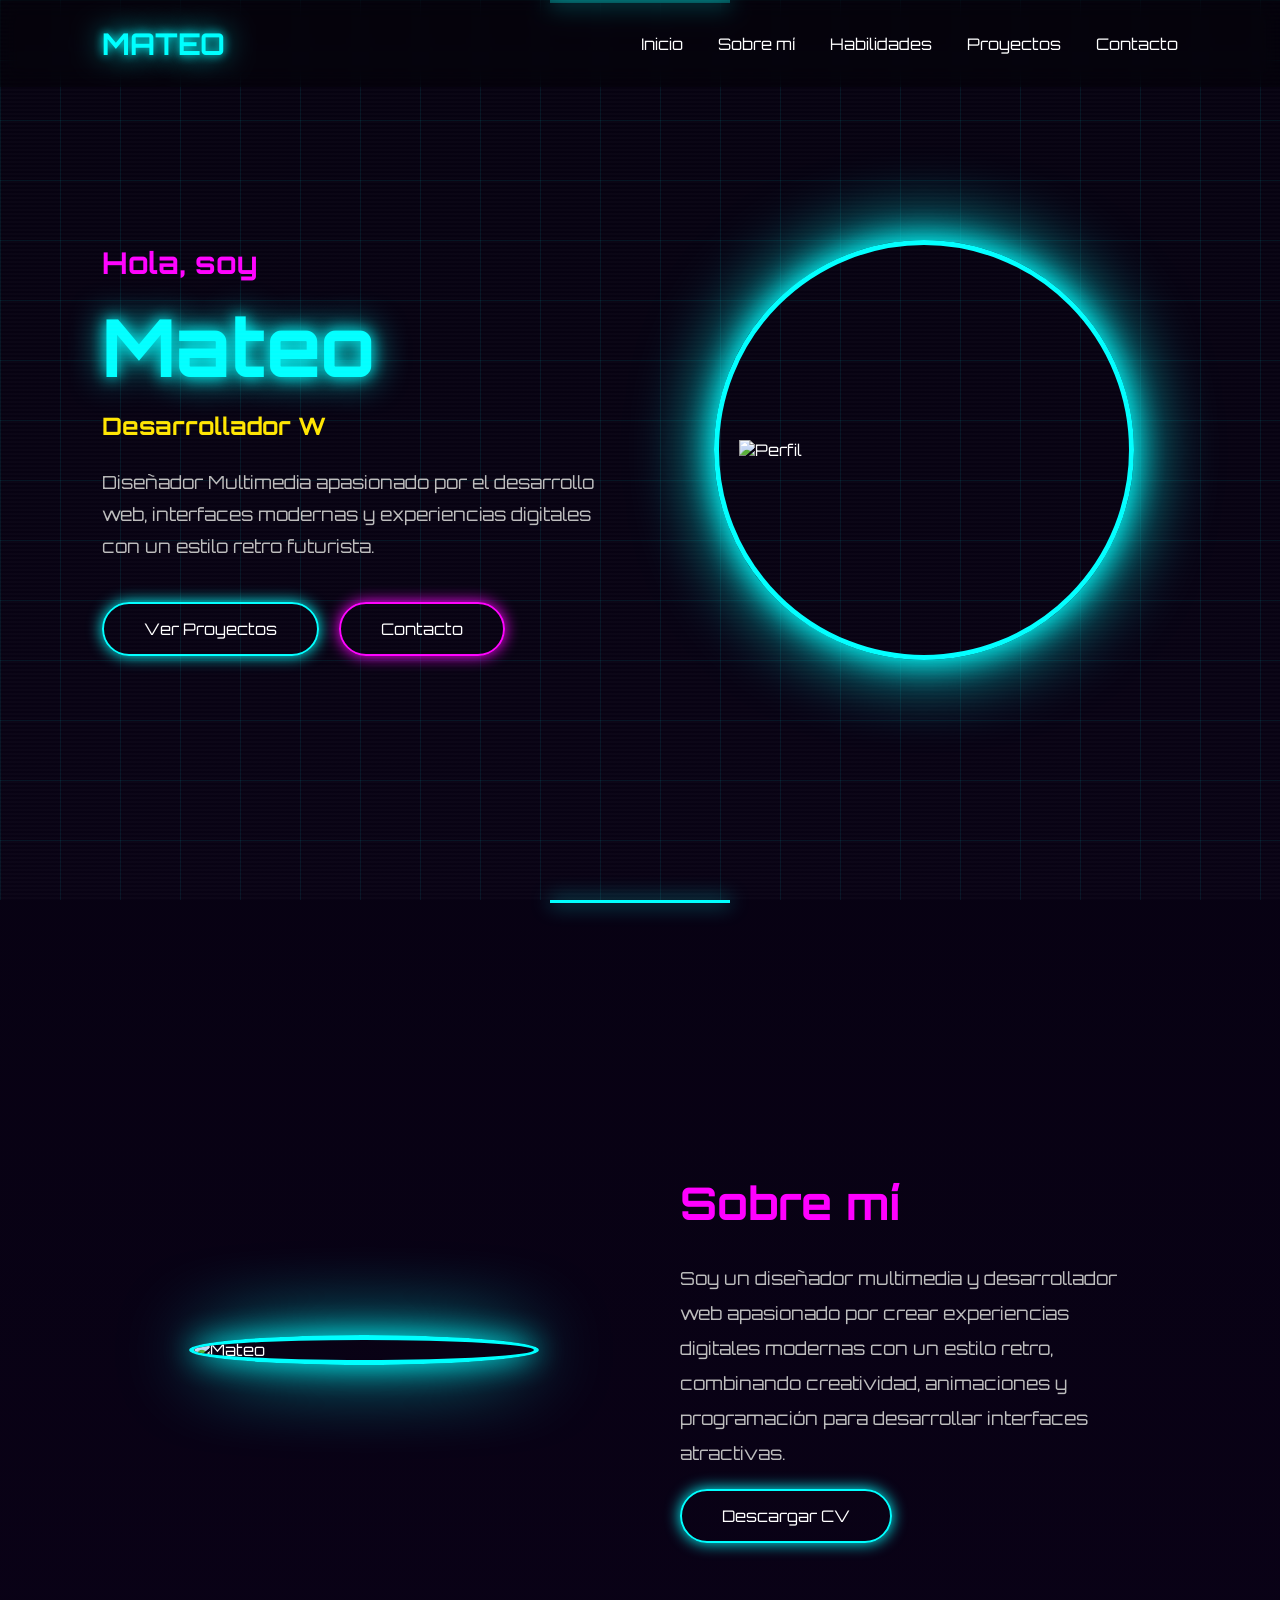
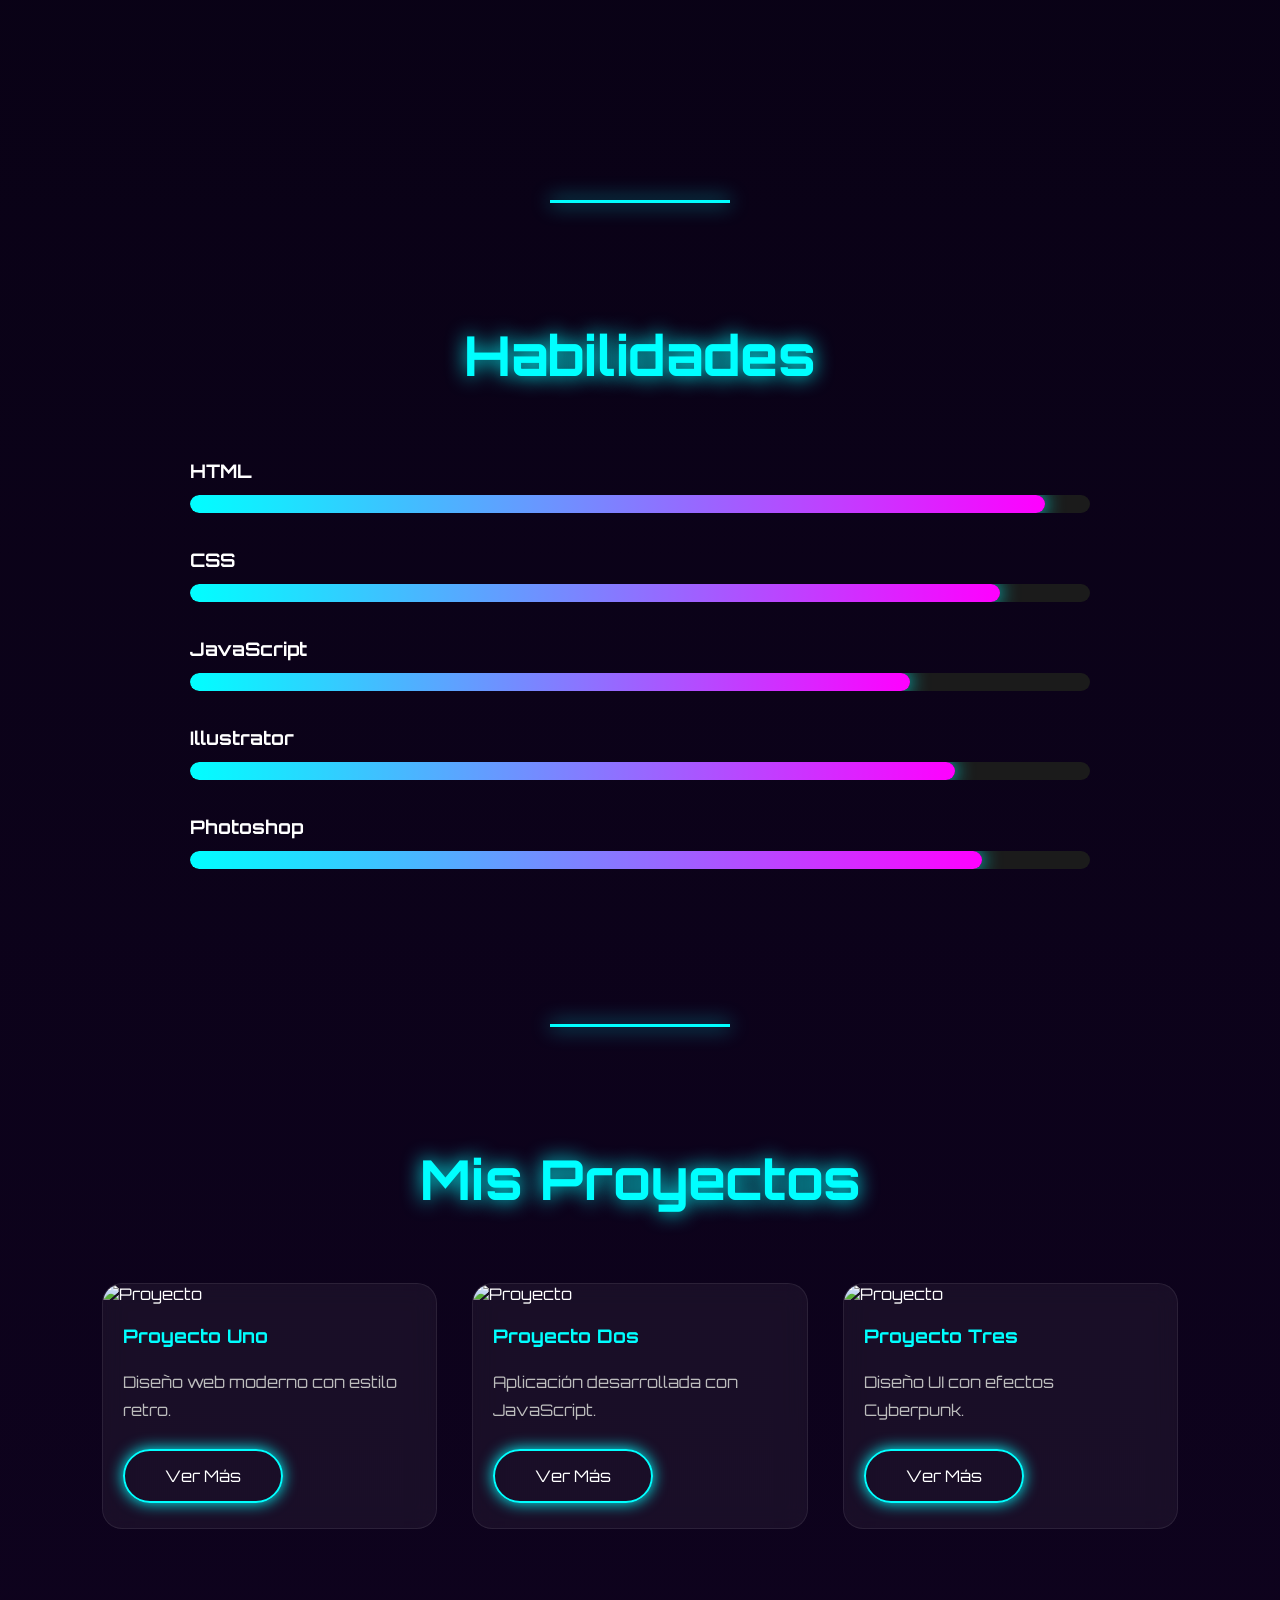
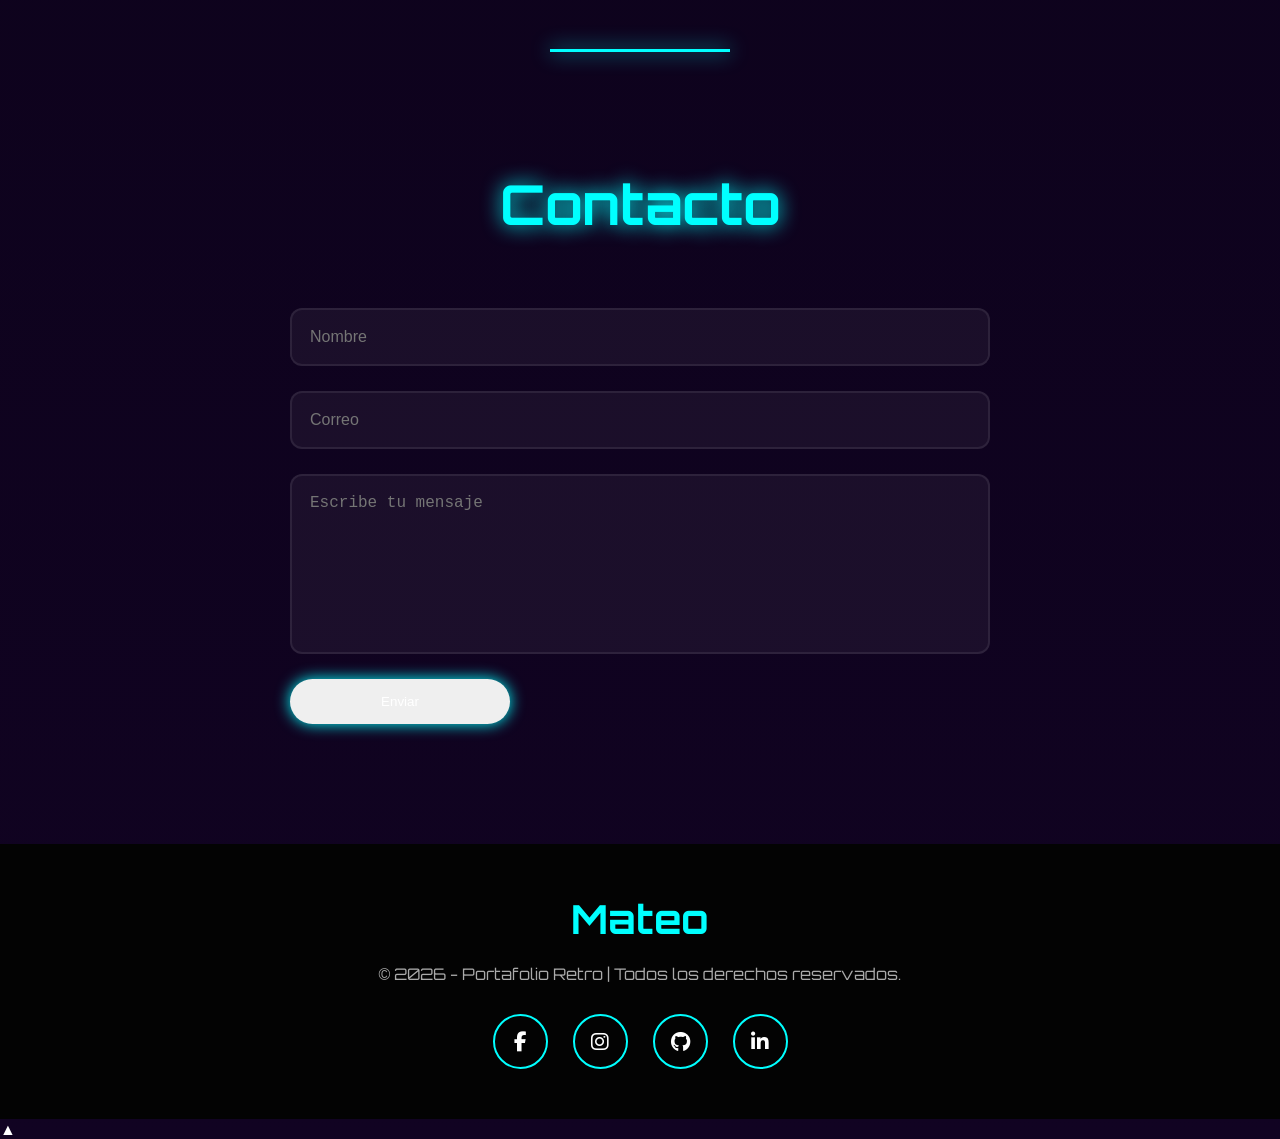
==== commit 39143a9c: "Rename index (10).html to index.html" ====
--- a/index.html
+++ b/index.html
@@ -311,4 +311,4 @@
 <script src="script.js"></script>
 
 </body>
-</html>+</html>
